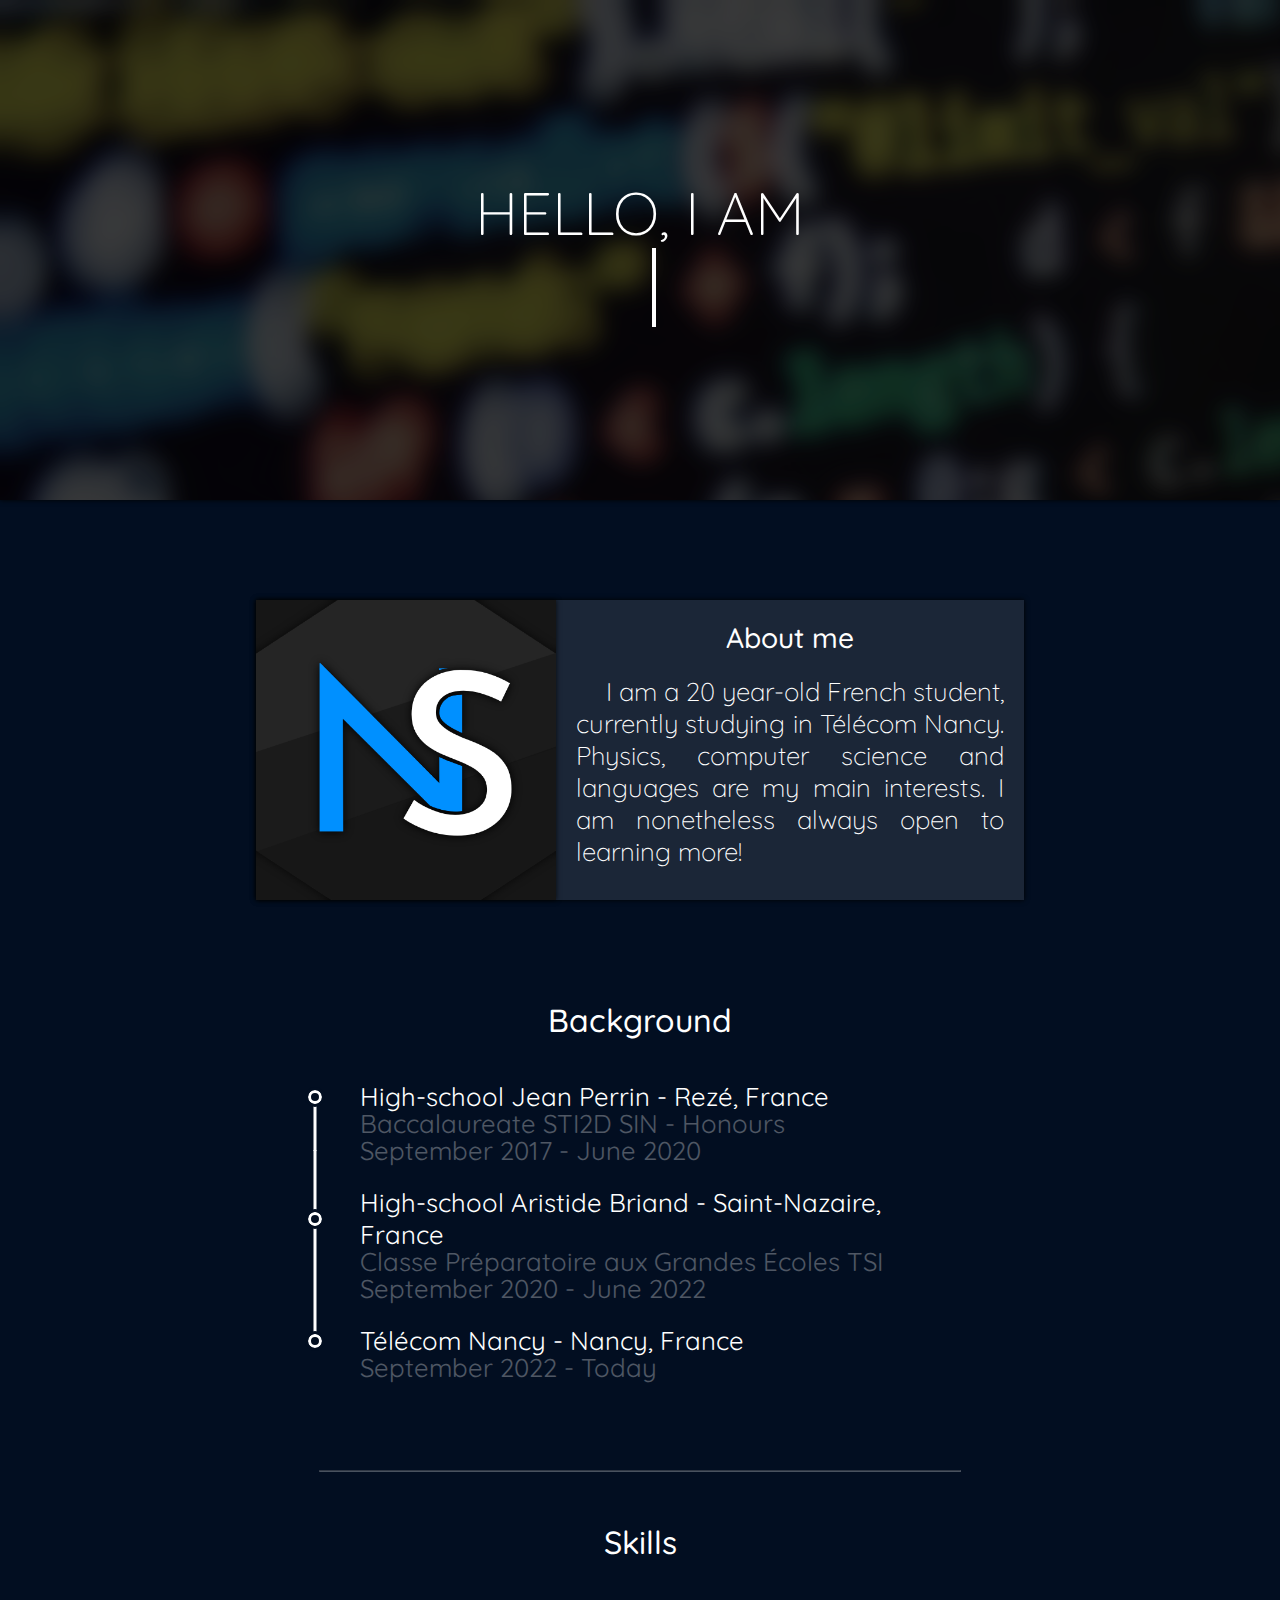
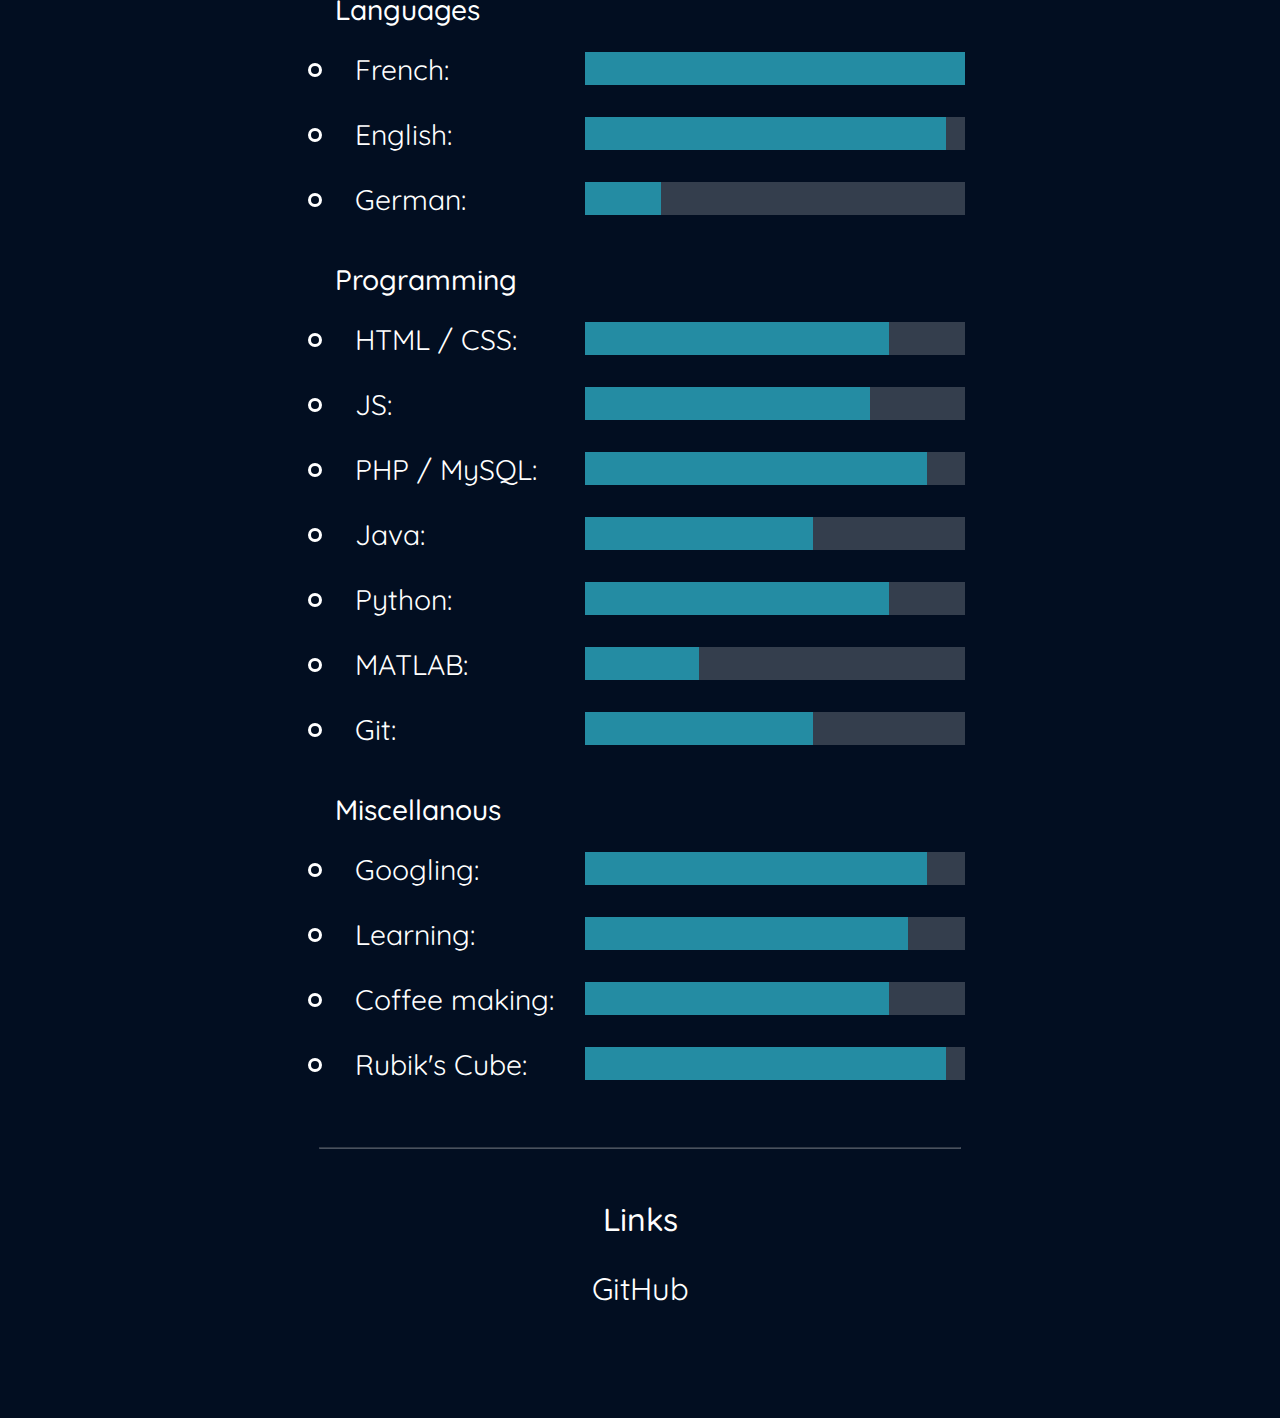
==== index.html @ 79bd68fd "Added an animation to the introduction" ====
<!DOCTYPE html>
<html>
	<head>
		<meta charset="utf-8">
		<link rel="stylesheet" href="style.css">
		<link rel="icon" href="img/logo.png">
		<title>Noa Senesi</title>
	</head>
	<body>
		<header>
			<!--<div class="background">
				<img src="img/background.png">
			</div>-->
			<div class="introduction">
				<span>Hello, I am</span>
				<span class="typing">&nbsp;</span>
			</div>
		</header>
		<div class="space"></div>
		<article class="about-me">
			<div class="image">
				<img src="img/logo.png" draggable="false">
			</div>
			<div class="container">
				<div class="title">About me</div>
				<div class="content">I am a 20 year-old French student, currently studying in Télécom Nancy. Physics, computer science and languages are my main interests. I am nonetheless always open to learning more!</div>
			</div>
		</article>
		<div class="space"></div>
		<article class="block background">
			<div class="title">Background</div>
			<div class="part">
				<div>High-school Jean Perrin - Rezé, France</div>
				<div>Baccalaureate STI2D SIN - Honours</div>
				<div>September 2017 - June 2020</div>
			</div>
			<div class="part">
				<div>High-school Aristide Briand - Saint-Nazaire, France</div>
				<div>Classe Préparatoire aux Grandes Écoles TSI</div>
				<div>September 2020 - June 2022</div>
			</div>
			<div class="part">
				<div>Télécom Nancy - Nancy, France</div>
				<div>September 2022 - Today</div>
				<div>&nbsp;</div>
			</div>
		</article>
		<hr>
		<article class="block skills">
			<div class="title">Skills</div>
			<div class="container">
				<div class="subtitle">Languages</div>
				<div class="part">
					<div class="skill">French:</div>
					<div class="bar" style="--width: 100%"></div>
				</div>
				<div class="part">
					<div class="skill">English:</div>
					<div class="bar" style="--width: 95%"></div>
				</div>
				<div class="part">
					<div class="skill">German:</div>
					<div class="bar" style="--width: 20%"></div>
				</div>
				<div class="subtitle">Programming</div>
				<div class="part">
					<div class="skill">HTML / CSS:</div>
					<div class="bar" style="--width: 80%"></div>
				</div>
				<div class="part">
					<div class="skill">JS:</div>
					<div class="bar" style="--width: 75%"></div>
				</div>
				<div class="part">
					<div class="skill">PHP / MySQL:</div>
					<div class="bar" style="--width: 90%"></div>
				</div>
				<div class="part">
					<div class="skill">Java:</div>
					<div class="bar" style="--width: 60%"></div>
				</div>
				<div class="part">
					<div class="skill">Python:</div>
					<div class="bar" style="--width: 80%"></div>
				</div>
				<div class="part">
					<div class="skill">MATLAB:</div>
					<div class="bar" style="--width: 30%"></div>
				</div>
				<div class="part">
					<div class="skill">Git:</div>
					<div class="bar" style="--width: 60%"></div>
				</div>
				<div class="subtitle">Miscellanous</div>
				<div class="part">
					<div class="skill">Googling:</div>
					<div class="bar" style="--width:90%"></div>
				</div>
				<div class="part">
					<div class="skill">Learning:</div>
					<div class="bar" style="--width:85%"></div>
				</div>
				<div class="part">
					<div class="skill">Coffee making:</div>
					<div class="bar" style="--width:80%"></div>
				</div>
				<div class="part">
					<div class="skill">Rubik's Cube:</div>
					<div class="bar" style="--width:95%"></div>
				</div>
			</div>
		</article>
		<hr>
		<article class="block links">
			<div class="title">Links</div>
			<div class="container">
				<div>
					<a href="https://github.com/NoaSenesi" target="_blank">GitHub</a>
				</div>
			</div>
		</article>
		<div class="space"></div>
		<script src="script.js"></script>
	</body>
</html>
---- style.css ----
:root {
	--bg: #020e21;
	--bar: #248ca3;
}

@font-face {
	font-family: Quicksand;
	src: url(fonts/Quicksand.ttf);
}

* {
	font-family: Quicksand, sans-serif;
	color: white;
	font-size: 110%;
}

*::selection {
	background: rgba(255, 255, 255, 0.2);
}

body {
	margin: 0;
	overflow-x: hidden;
	background: var(--bg);
}

header {
	display: block;
	width: 100%;
	height: 500px;
	position: relative;
	background: url(img/background.png);
	box-shadow: 0 0 5px black;
}

header .introduction {
	position: absolute;
	top: 50%;
	left: 50%;
	transform: translate(-50%, -50%);
}

header .introduction .typing::after {
	content: "";
	outline: 2px solid white;
	border-radius: 2px;
	position: relative;
	left: 5px;
	animation-name: blink;
	animation-duration: 1s;
	animation-iteration-count: infinite;
}

@keyframes blink {
	0% {
		opacity: 1;
	}

	45% {
		opacity: 1;
	}

	50% {
		opacity: 0;
	}

	95% {
		opacity: 0;
	}
}

header .introduction span {
	display: block;
	text-align: center;
	font-size: 60px;
	font-weight: lighter;
	text-transform: uppercase;
}

header .introduction span:last-child {
	font-weight: bold;
}

.space {
	height: 100px;
}

.about-me {
	margin: auto;
	width: 60%;
	height: 300px;
	background: rgba(255, 255, 255, 0.1);
	box-shadow: 0 0 5px black;
}

.about-me * {
	float: left;
}

.about-me .image {
	width: 300px;
	box-shadow: 0 0 5px rgba(0, 0, 0, 0.8);
}

.about-me .image img {
	width: 100%;
	user-select: none;
	-webkit-user-select: none;
	-moz-user-select: none;
	-ms-user-select: none;
	-o-user-select: none;
}

.about-me .container {
	padding: 20px;
	box-sizing: border-box;
	width: calc(100% - 300px);
}

.about-me .container * {
	float: inherit;
}

.about-me .container .title {
	text-align: center;
	width: 100%;
	margin-bottom: 20px;
	font-size: 120%;
	font-weight: 500;
}

.about-me .container .content {
	font-weight: lighter;
	text-align: justify;
}

.about-me .container .content:before {
	content: "";
	display: inline-block;
	width: 30px;
}

.block {
	margin: auto;
	width: 650px;
	text-align: center;
}

.title {
	font-size: 150%;
	font-weight: 500;
	margin-bottom: 30px;
}

.background .part {
	padding: 15px 0;
	position: relative;
	text-align: left;
	padding-left: 50px;
	left: 0;
	transition: 0.5s;
}

.background .part:hover {
	left: 5px;
}

.background .part::before {
	content: "";
	width: 3px;
	height: 100%;
	background: white;
	position: absolute;
	top: -26px;
	left: 0;
	transform: translate(-50%, 0);
	transition: 0.5s;
}

.background .part:hover::before, .background .part:hover::after {
	left: -5px;
}

.background div:nth-child(2)::before {
	height: 51%;
	top: calc(50% - 26px);
}

.background div:last-child::before {
	height: 51%;
}

.background .part::after {
	content: "";
	background: var(--bg);
	width: 8px;
	height: 8px;
	border: 3px solid white;
	border-radius: 100%;
	position: absolute;
	top: calc(50% - 26px);
	left: 0;
	transform: translate(-50%, -50%);
	outline: 3px solid var(--bg);
	transition: 0.5s;
}

.background .part div {
	margin: -5px ;
}

.background .part div:not(:first-child) {
	opacity: 30%;
}

hr {
	width: 50%;
	opacity: 30%;
	margin: 50px auto;
}

.skills .container {
	position: relative;
	text-align: left;
}

.skills .container .subtitle {
	font-weight: 500;
	font-size: 120%;
	margin: 30px 0 10px 20px;
}

.skills .container .part {
	padding: 15px 0;
	padding-left: 40px;
	position: relative;
	left: 0;
	transition: 0.5s;
}

.skills .container .part .skill {
	position: relative;
	left: 0;
	transition: 0.5s;
}

.skills .container .part:hover .skill {
	left: 5px;
}

.skills .container .part::before {
	content: "";
	width: 8px;
	height: 8px;
	border: 3px solid white;
	border-radius: 100%;
	position: absolute;
	top: calc(50%);
	left: 0;
	transform: translate(-50%, -50%);
}

.skills .container .part * {
	display: inline-block;
}

.skills .container .part .bar {
	position: absolute;
	right: 0;
	width: calc(100% - 270px);
	height: 50%;
	background: rgba(255, 255, 255, 0.2);
}

.skills .container .part .bar::after {
	content: "";
	background: var(--bar);
	width: var(--width);
	height: 100%;
	position: absolute;
}

.links .container div {
	display: block;
	margin: 10px 0;
	font-size: 120%;
	transition: 0.5s;
}

.links .container div a {
	text-decoration: none;
	position: relative;
}

.links .container div a::after {
	content: "";
	background: white;
	width: 0%;
	transition: 0.3s;
	height: 2px;
	position: absolute;
	bottom: 0;
	left: 0;
}

.links .container div a:hover::after {
	width: 100%;
}
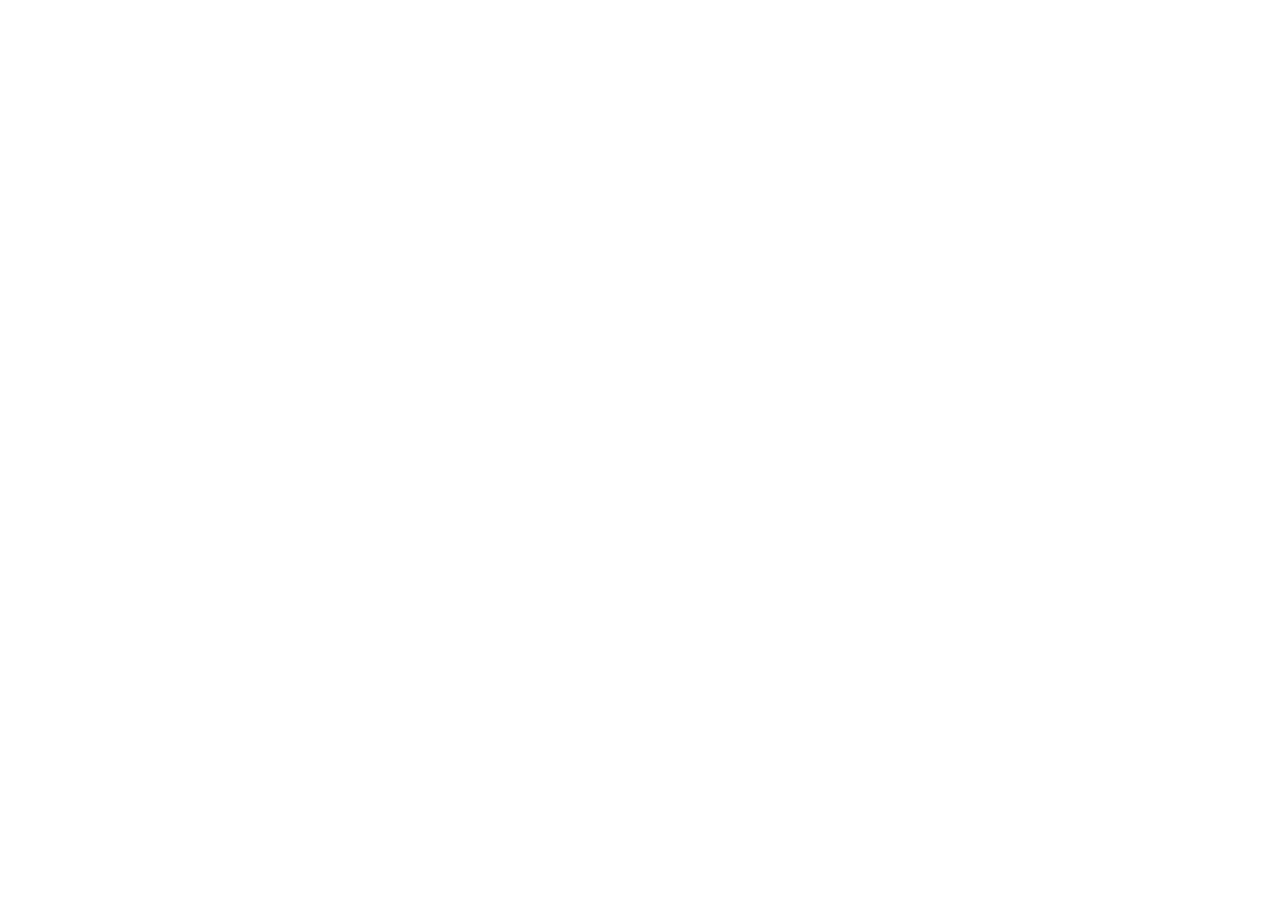
==== commit 7e14c53b: "Full restart" ====
--- a/index.html
+++ b/index.html
@@ -1,125 +1,11 @@
-<!DOCTYPE html>
-<html>
-	<head>
-		<meta charset="utf-8">
-		<link rel="stylesheet" href="style.css">
-		<link rel="icon" href="img/logo.png">
-		<title>Noa Senesi</title>
-	</head>
-	<body>
-		<header>
-			<!--<div class="background">
-				<img src="img/background.png">
-			</div>-->
-			<div class="introduction">
-				<span>Hello, I am</span>
-				<span class="typing">&nbsp;</span>
-			</div>
-		</header>
-		<div class="space"></div>
-		<article class="about-me">
-			<div class="image">
-				<img src="img/logo.png" draggable="false">
-			</div>
-			<div class="container">
-				<div class="title">About me</div>
-				<div class="content">I am a 20 year-old French student, currently studying in Télécom Nancy. Physics, computer science and languages are my main interests. I am nonetheless always open to learning more!</div>
-			</div>
-		</article>
-		<div class="space"></div>
-		<article class="block background">
-			<div class="title">Background</div>
-			<div class="part">
-				<div>High-school Jean Perrin - Rezé, France</div>
-				<div>Baccalaureate STI2D SIN - Honours</div>
-				<div>September 2017 - June 2020</div>
-			</div>
-			<div class="part">
-				<div>High-school Aristide Briand - Saint-Nazaire, France</div>
-				<div>Classe Préparatoire aux Grandes Écoles TSI</div>
-				<div>September 2020 - June 2022</div>
-			</div>
-			<div class="part">
-				<div>Télécom Nancy - Nancy, France</div>
-				<div>September 2022 - Today</div>
-				<div>&nbsp;</div>
-			</div>
-		</article>
-		<hr>
-		<article class="block skills">
-			<div class="title">Skills</div>
-			<div class="container">
-				<div class="subtitle">Languages</div>
-				<div class="part">
-					<div class="skill">French:</div>
-					<div class="bar" style="--width: 100%"></div>
-				</div>
-				<div class="part">
-					<div class="skill">English:</div>
-					<div class="bar" style="--width: 95%"></div>
-				</div>
-				<div class="part">
-					<div class="skill">German:</div>
-					<div class="bar" style="--width: 20%"></div>
-				</div>
-				<div class="subtitle">Programming</div>
-				<div class="part">
-					<div class="skill">HTML / CSS:</div>
-					<div class="bar" style="--width: 80%"></div>
-				</div>
-				<div class="part">
-					<div class="skill">JS:</div>
-					<div class="bar" style="--width: 75%"></div>
-				</div>
-				<div class="part">
-					<div class="skill">PHP / MySQL:</div>
-					<div class="bar" style="--width: 90%"></div>
-				</div>
-				<div class="part">
-					<div class="skill">Java:</div>
-					<div class="bar" style="--width: 60%"></div>
-				</div>
-				<div class="part">
-					<div class="skill">Python:</div>
-					<div class="bar" style="--width: 80%"></div>
-				</div>
-				<div class="part">
-					<div class="skill">MATLAB:</div>
-					<div class="bar" style="--width: 30%"></div>
-				</div>
-				<div class="part">
-					<div class="skill">Git:</div>
-					<div class="bar" style="--width: 60%"></div>
-				</div>
-				<div class="subtitle">Miscellanous</div>
-				<div class="part">
-					<div class="skill">Googling:</div>
-					<div class="bar" style="--width:90%"></div>
-				</div>
-				<div class="part">
-					<div class="skill">Learning:</div>
-					<div class="bar" style="--width:85%"></div>
-				</div>
-				<div class="part">
-					<div class="skill">Coffee making:</div>
-					<div class="bar" style="--width:80%"></div>
-				</div>
-				<div class="part">
-					<div class="skill">Rubik's Cube:</div>
-					<div class="bar" style="--width:95%"></div>
-				</div>
-			</div>
-		</article>
-		<hr>
-		<article class="block links">
-			<div class="title">Links</div>
-			<div class="container">
-				<div>
-					<a href="https://github.com/NoaSenesi" target="_blank">GitHub</a>
-				</div>
-			</div>
-		</article>
-		<div class="space"></div>
-		<script src="script.js"></script>
-	</body>
+<!DOCTYPE html>
+<html>
+    <head>
+        <meta charset="utf-8">
+        <meta name="viewport" content="width=device-width, initial-scale=1.0">
+        <title>Noa Senesi</title>
+    </head>
+    <body>
+        
+    </body>
 </html>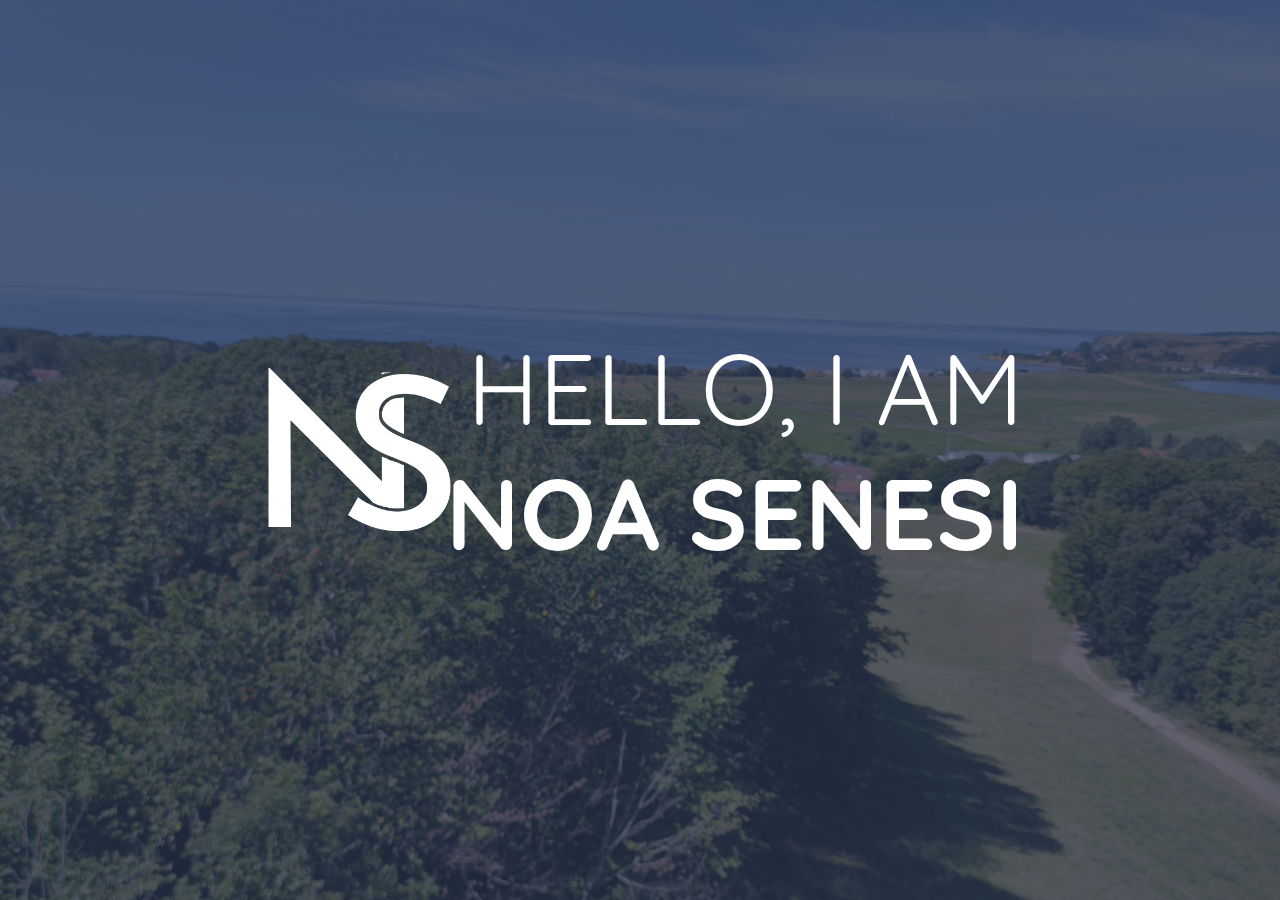
==== commit eaa24592: "Started header" ====
--- a/index.html
+++ b/index.html
@@ -2,10 +2,19 @@
 <html>
     <head>
         <meta charset="utf-8">
-        <meta name="viewport" content="width=device-width, initial-scale=1.0">
+        <meta name="viewport" content="width=device-width,initial-scale=1">
+        <link rel="stylesheet" href="css/style.css">
+        <link rel="stylesheet" href="css/responsive.css">
+        <link rel="icon" href="img/logo.png">
         <title>Noa Senesi</title>
     </head>
     <body>
-        
+        <header>
+            <div class="introduction">
+                <span>Hello, I am</span>
+                <span>Noa Senesi</span>
+            </div>
+            <div class="brand"></div>
+        </header>
     </body>
 </html>--- a/css/style.css
+++ b/css/style.css
@@ -0,0 +1,56 @@
+@font-face {
+    font-family: Quicksand;
+    src: url(../fonts/Quicksand.ttf);
+}
+
+* {
+    font-family: Quicksand;
+    color: white;
+}
+
+:root {
+    --bg: rgb(43, 55, 82);
+}
+
+body {
+    background: var(--bg);
+    margin: 0;
+}
+
+header {
+    background: url(../img/header.png) right;
+    background-size: cover;
+    width: 100%;
+    height: 100vb;
+    position: relative;
+}
+
+header .introduction {
+    font-size: 100px;
+    position: absolute;
+    top: 50%;
+    translate: 0 -50%;
+    width: 80%;
+}
+
+header .introduction span {
+    display: block;
+    width: 100%;
+    text-align: right;
+    text-transform: uppercase;
+}
+
+header .introduction span:last-child {
+    font-weight: bold;
+}
+
+header .brand {
+    background: url(../img/brand.png);
+    background-size: cover;
+    width: 200px;
+    aspect-ratio: 1;
+    position: absolute;
+    top: 50%;
+    left: 20%;
+    translate: 0 -50%;
+}--- a/css/responsive.css
+++ b/css/responsive.css
@@ -0,0 +1,3 @@
+@media (max-width: 768px) {
+    
+}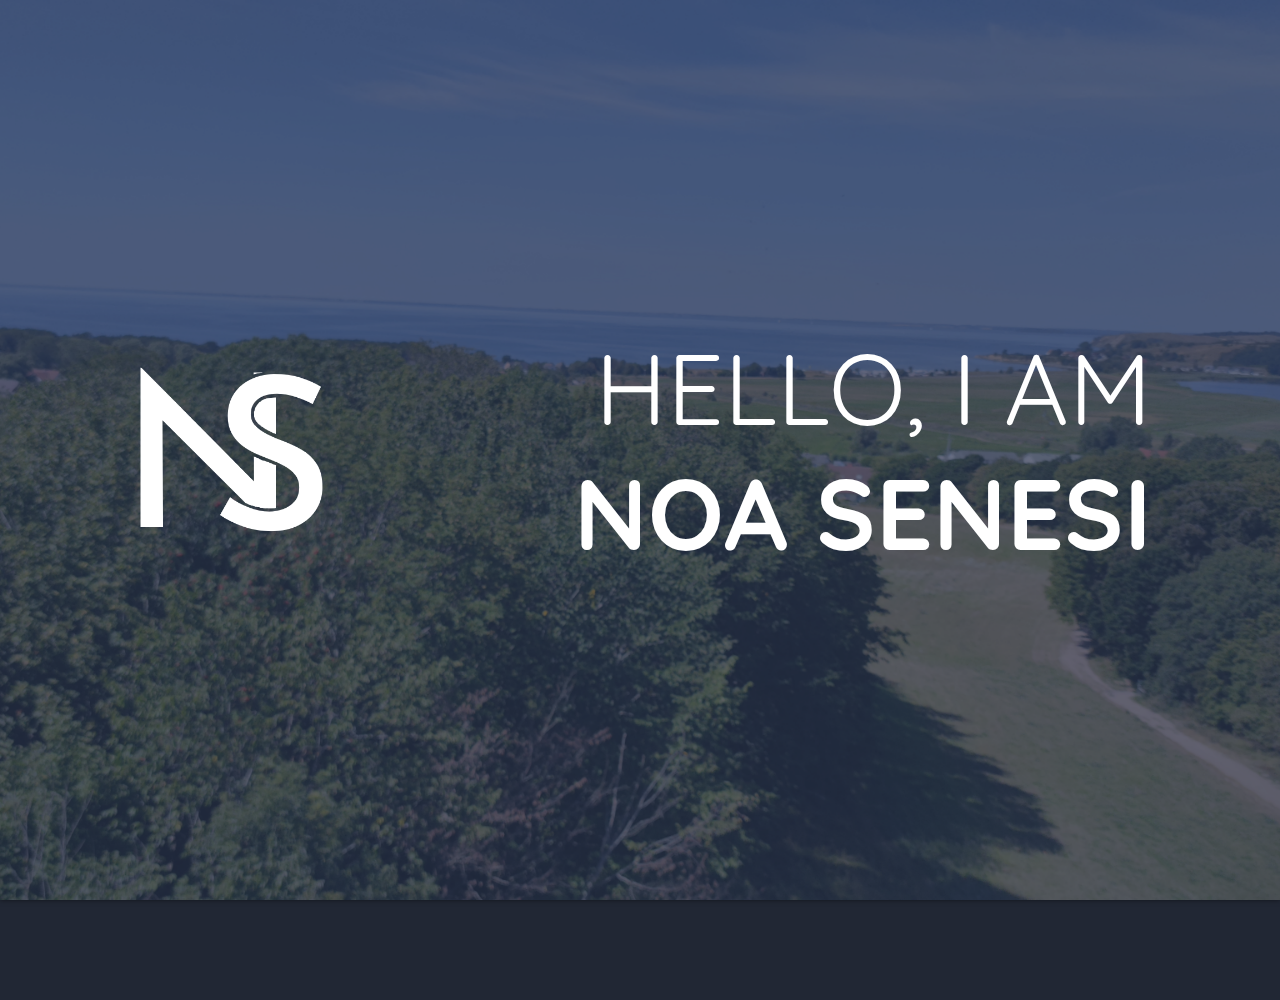
==== commit 35a8088d: "Created SVG loading header background" ====
--- a/index.html
+++ b/index.html
@@ -16,5 +16,6 @@
             </div>
             <div class="brand"></div>
         </header>
+        <div class="spacing"></div>
     </body>
 </html>--- a/css/style.css
+++ b/css/style.css
@@ -9,7 +9,7 @@
 }
 
 :root {
-    --bg: rgb(43, 55, 82);
+    --bg: rgb(33, 39, 52);
 }
 
 body {
@@ -18,11 +18,12 @@
 }
 
 header {
-    background: url(../img/header.png) right;
+    background: url(../img/header.png) right, url(../img/header-load.svg) right;
     background-size: cover;
     width: 100%;
     height: 100vb;
     position: relative;
+    box-shadow: 0 0 5px rgba(0, 0, 0, 0.5);
 }
 
 header .introduction {
@@ -53,4 +54,8 @@
     top: 50%;
     left: 20%;
     translate: 0 -50%;
+}
+
+.spacing {
+    height: 100px;
 }--- a/css/responsive.css
+++ b/css/responsive.css
@@ -1,3 +1,33 @@
-@media (max-width: 768px) {
-    
+@media (max-width: 1320px) {
+    header .introduction {
+        width: 90%;
+    }
+
+    header .brand {
+        left: 10%;
+    }
+}
+
+@media (max-width: 1020px) {
+    header .introduction {
+        font-size: 80px;
+    }
+
+    header .brand {
+        width: 160px;
+    }
+}
+
+@media (max-width: 840px) {
+    header .introduction {
+        width: 100%;
+    }
+
+    header .introduction span {
+        text-align: center;
+    }
+
+    header .brand {
+        display: none;
+    }
 }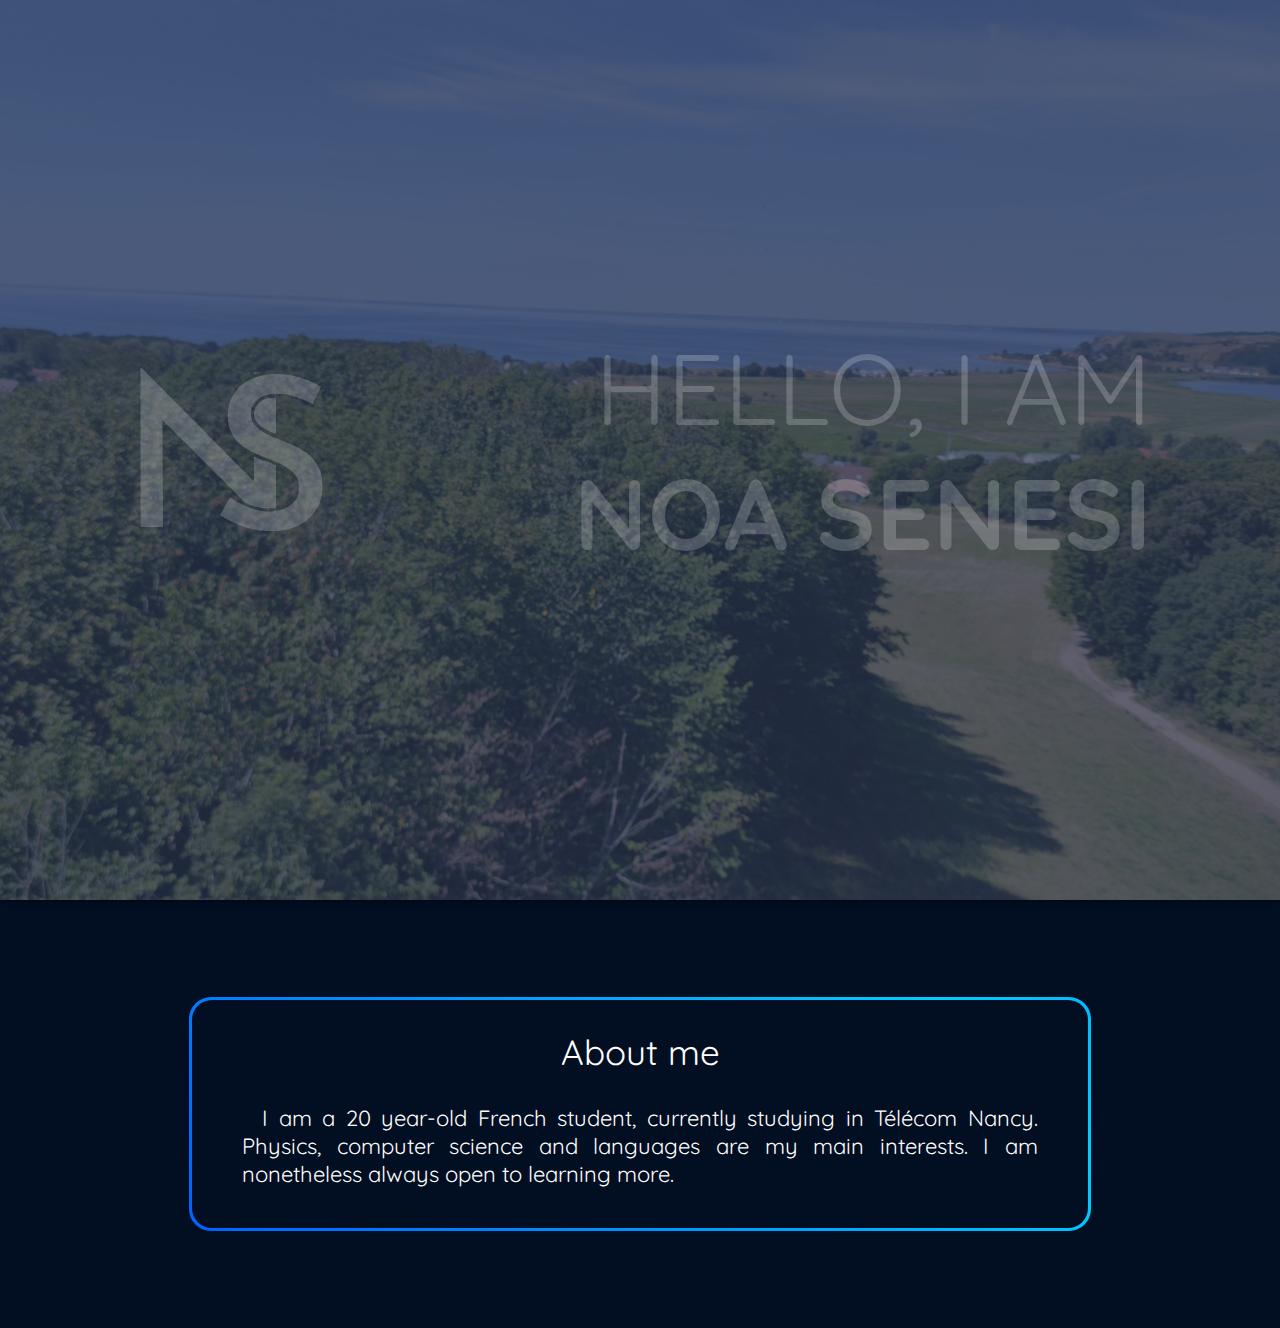
==== commit cada376b: "Added first block" ====
--- a/index.html
+++ b/index.html
@@ -4,6 +4,7 @@
         <meta charset="utf-8">
         <meta name="viewport" content="width=device-width,initial-scale=1">
         <link rel="stylesheet" href="css/style.css">
+        <link rel="stylesheet" href="css/header.css">
         <link rel="stylesheet" href="css/responsive.css">
         <link rel="icon" href="img/logo.png">
         <title>Noa Senesi</title>
@@ -17,5 +18,10 @@
             <div class="brand"></div>
         </header>
         <div class="spacing"></div>
+        <article class="about-me">
+            <div class="title">About me</div>
+            <div class="content paragraph">I am a 20 year-old French student, currently studying in Télécom Nancy. Physics, computer science and languages are my main interests. I am nonetheless always open to learning more.</div>
+        </article>
+        <div class="spacing"></div>
     </body>
 </html>--- a/css/style.css
+++ b/css/style.css
@@ -1,15 +1,19 @@
+:root {
+    --bg: #020e21;
+}
+
 @font-face {
     font-family: Quicksand;
     src: url(../fonts/Quicksand.ttf);
 }
 
 * {
-    font-family: Quicksand;
+    font-family: Quicksand, sans-serif;
     color: white;
 }
 
-:root {
-    --bg: rgb(33, 39, 52);
+*::selection {
+	background: rgba(255, 255, 255, 0.2);
 }
 
 body {
@@ -17,45 +21,61 @@
     margin: 0;
 }
 
-header {
-    background: url(../img/header.png) right, url(../img/header-load.svg) right;
-    background-size: cover;
-    width: 100%;
-    height: 100vb;
-    position: relative;
-    box-shadow: 0 0 5px rgba(0, 0, 0, 0.5);
+.spacing {
+    height: 100px;
 }
 
-header .introduction {
-    font-size: 100px;
-    position: absolute;
-    top: 50%;
-    translate: 0 -50%;
-    width: 80%;
+article {
+    width: 70%;
+    max-width: 1000px;
+    margin: 0 auto;
+    border-radius: 20px;
+    position: relative;
+    background: var(--bg);
 }
 
-header .introduction span {
-    display: block;
-    width: 100%;
-    text-align: right;
-    text-transform: uppercase;
+article::before {
+    content: "";
+    position: absolute;
+    top: -3px;
+    left: -3px;
+    width: calc(100% + 6px);
+    height: calc(100% + 6px);
+    background: linear-gradient(45deg, #0062ff, #00ccff, #0062ff, #00ccff);
+    background-size: 300%;
+    z-index: -1;
+    border-radius: 22px;
+    animation: article-before 5s linear infinite;
 }
 
-header .introduction span:last-child {
-    font-weight: bold;
+@keyframes article-before {
+    0% {
+        background-position: 0 0;
+    }
+    
+    100% {
+        background-position: 100% 0;
+    }
 }
 
-header .brand {
-    background: url(../img/brand.png);
-    background-size: cover;
-    width: 200px;
-    aspect-ratio: 1;
-    position: absolute;
-    top: 50%;
-    left: 20%;
-    translate: 0 -50%;
+article .title {
+    text-align: center;
+    font-weight: 400;
+    font-size: 35px;
+    padding: 30px 0;
 }
 
-.spacing {
-    height: 100px;
+article .content {
+    position: relative;
+    left: 50px;
+    width: calc(100% - 100px);
+    padding-bottom: 40px;
+    font-size: 22px;
+    text-align: justify;
+}
+
+article .content.paragraph::before {
+    content: "";
+    display: inline-block;
+    width: 20px;
 }--- a/css/header.css
+++ b/css/header.css
@@ -0,0 +1,75 @@
+header {
+    background: url(../img/header.png) right, url(../img/header-load.svg) right;
+    background-size: cover;
+    width: 100%;
+    height: 100vb;
+    position: relative;
+    box-shadow: 0 0 5px rgba(0, 0, 0, 0.8);
+}
+
+header .introduction {
+    font-size: 100px;
+    position: absolute;
+    top: 50%;
+    translate: 0 -50%;
+    width: 80%;
+}
+
+header .introduction span {
+    display: block;
+    width: 100%;
+    text-align: right;
+    text-transform: uppercase;
+}
+
+header .introduction span:last-child {
+    font-weight: bold;
+}
+
+header .introduction span {
+	display: block;
+	color: transparent;
+	background: linear-gradient(-45deg, rgba(255, 255, 255, 0.2) 50%, white 55%);
+	background-size: 250% auto;
+	background-position: 100% center;
+	background-clip: text;
+	-webkit-background-clip: text;
+	-moz-background-clip: text;
+	-ms-background-clip: text;
+	-o-background-clip: text;
+	animation: swipe 1s forwards 1s;
+}
+
+header .introduction span:last-child {
+	font-weight: bold;
+	animation-delay: 1.1s;
+}
+
+@keyframes swipe {
+	from {
+		background-position: 100% center;
+	}
+
+	to {
+		background-position: 0% center;
+	}
+}
+
+header .brand {
+    background: url(../img/brand.png);
+    background-size: cover;
+    width: 200px;
+    aspect-ratio: 1;
+    position: absolute;
+    top: 50%;
+    left: 20%;
+    translate: 0 -50%;
+    opacity: 0.2;
+    animation: brand 0.5s forwards 1.3s;
+}
+
+@keyframes brand {
+    to {
+        opacity: 1;
+    }
+}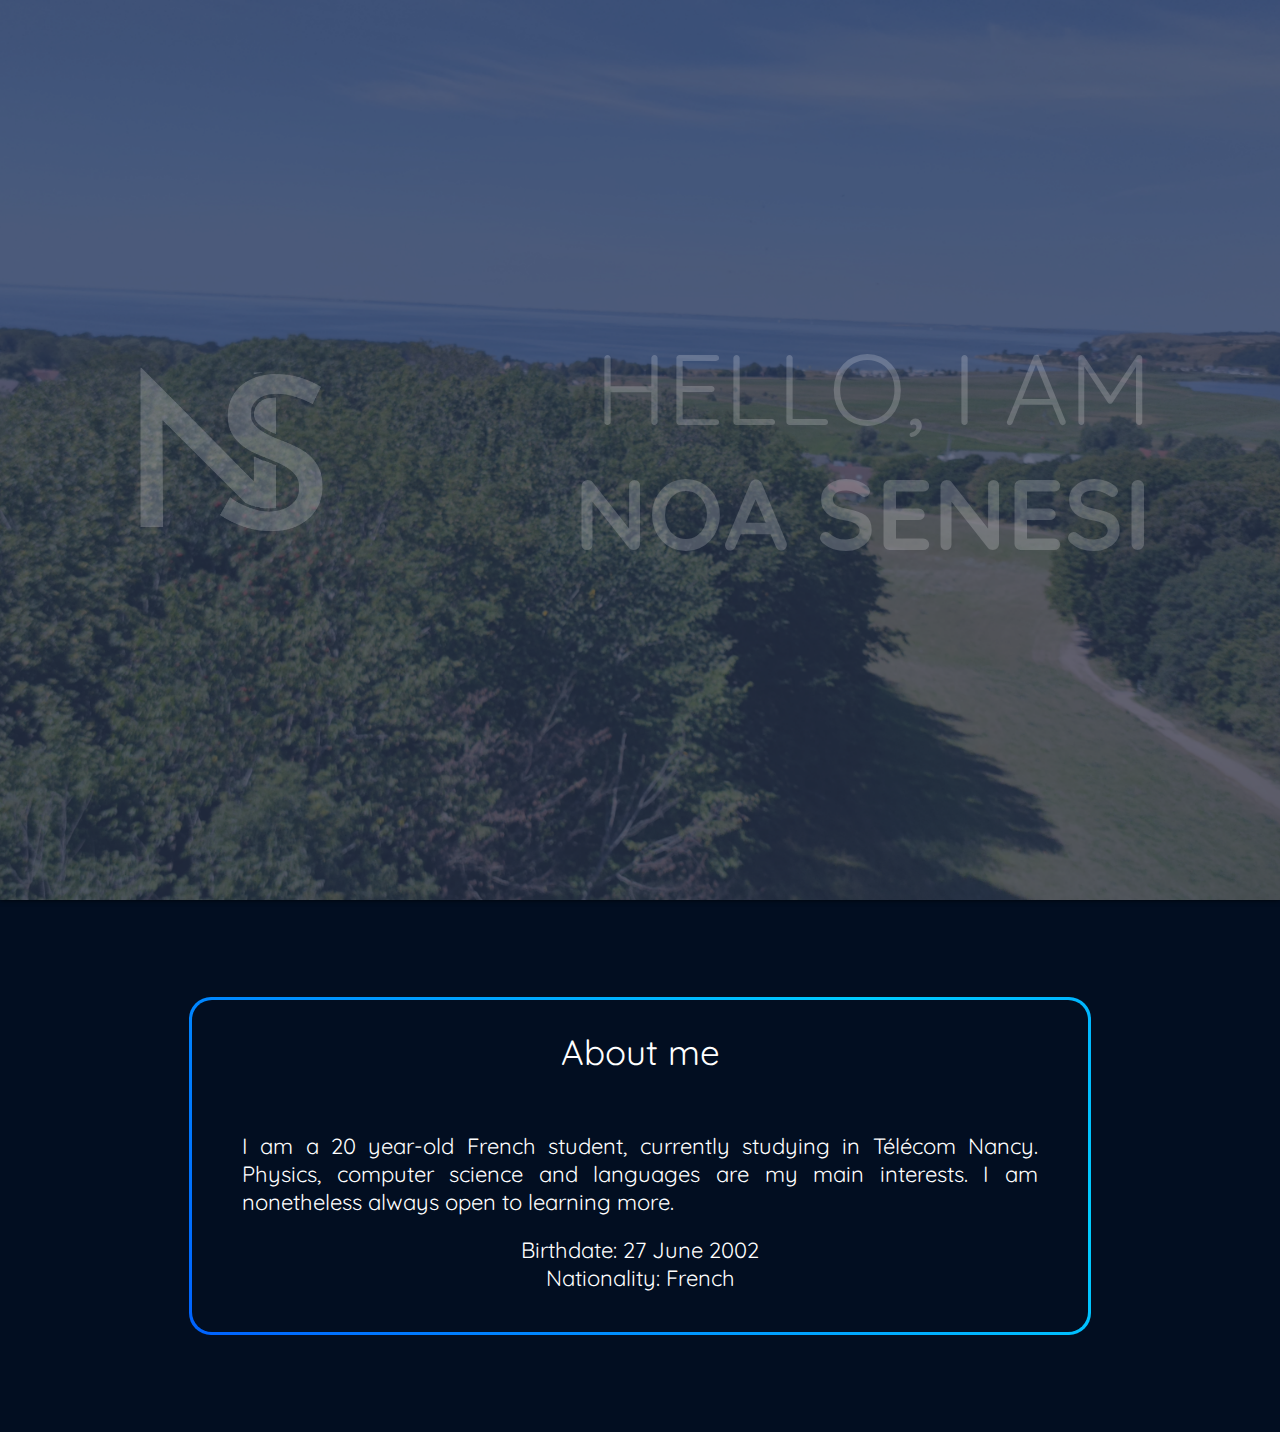
==== commit 0e69bc8f: "Updated "About me"" ====
--- a/index.html
+++ b/index.html
@@ -1,27 +1,34 @@
 <!DOCTYPE html>
 <html>
-    <head>
-        <meta charset="utf-8">
-        <meta name="viewport" content="width=device-width,initial-scale=1">
-        <link rel="stylesheet" href="css/style.css">
-        <link rel="stylesheet" href="css/header.css">
-        <link rel="stylesheet" href="css/responsive.css">
-        <link rel="icon" href="img/logo.png">
-        <title>Noa Senesi</title>
-    </head>
-    <body>
-        <header>
-            <div class="introduction">
-                <span>Hello, I am</span>
-                <span>Noa Senesi</span>
-            </div>
-            <div class="brand"></div>
-        </header>
-        <div class="spacing"></div>
-        <article class="about-me">
-            <div class="title">About me</div>
-            <div class="content paragraph">I am a 20 year-old French student, currently studying in Télécom Nancy. Physics, computer science and languages are my main interests. I am nonetheless always open to learning more.</div>
-        </article>
-        <div class="spacing"></div>
-    </body>
+	<head>
+		<meta charset="utf-8">
+		<meta name="viewport" content="width=device-width,initial-scale=1">
+		<link rel="stylesheet" href="css/style.css">
+		<link rel="stylesheet" href="css/header.css">
+		<link rel="stylesheet" href="css/responsive.css">
+		<link rel="icon" href="img/logo.png">
+		<title>Noa Senesi</title>
+	</head>
+	<body>
+		<header>
+			<div class="introduction">
+				<span>Hello, I am</span>
+				<span>Noa Senesi</span>
+			</div>
+			<div class="brand"></div>
+		</header>
+		<div class="spacing"></div>
+		<article class="about-me">
+			<div class="title">About me</div>
+			<div class="content paragraph">
+				<div>I am a 20 year-old French student, currently studying in Télécom Nancy. Physics, computer science and languages are my main interests. I am nonetheless always open to learning more.</div>
+				<div class="more">
+					<!-- TODO: PHP add special effect when birthday (class birthday) -->
+					<div>Birthdate: 27 June 2002</div>
+					<div>Nationality: French</div>
+				</div>
+			</div>
+		</article>
+		<div class="spacing"></div>
+	</body>
 </html>--- a/css/style.css
+++ b/css/style.css
@@ -1,15 +1,15 @@
 :root {
-    --bg: #020e21;
+	--bg: #020e21;
 }
 
 @font-face {
-    font-family: Quicksand;
-    src: url(../fonts/Quicksand.ttf);
+	font-family: Quicksand;
+	src: url(../fonts/Quicksand.ttf);
 }
 
 * {
-    font-family: Quicksand, sans-serif;
-    color: white;
+	font-family: Quicksand, sans-serif;
+	color: white;
 }
 
 *::selection {
@@ -17,65 +17,82 @@
 }
 
 body {
-    background: var(--bg);
-    margin: 0;
+	background: var(--bg);
+	margin: 0;
 }
 
 .spacing {
-    height: 100px;
+	height: 100px;
 }
 
 article {
-    width: 70%;
-    max-width: 1000px;
-    margin: 0 auto;
-    border-radius: 20px;
-    position: relative;
-    background: var(--bg);
+	width: 70%;
+	max-width: 1000px;
+	margin: 0 auto;
+	border-radius: 20px;
+	position: relative;
+	background: var(--bg);
 }
 
 article::before {
-    content: "";
-    position: absolute;
-    top: -3px;
-    left: -3px;
-    width: calc(100% + 6px);
-    height: calc(100% + 6px);
-    background: linear-gradient(45deg, #0062ff, #00ccff, #0062ff, #00ccff);
-    background-size: 300%;
-    z-index: -1;
-    border-radius: 22px;
-    animation: article-before 5s linear infinite;
+	content: "";
+	position: absolute;
+	top: -3px;
+	left: -3px;
+	width: calc(100% + 6px);
+	height: calc(100% + 6px);
+	background: linear-gradient(45deg, #0062ff, #00ccff, #0062ff, #00ccff);
+	background-size: 300%;
+	z-index: -1;
+	border-radius: 22px;
+	animation: glow 5s linear infinite;
 }
 
-@keyframes article-before {
-    0% {
-        background-position: 0 0;
-    }
-    
-    100% {
-        background-position: 100% 0;
-    }
+@keyframes glow {
+	0% {
+		background-position: 0 0;
+	}
+	
+	100% {
+		background-position: 100% 0;
+	}
 }
 
 article .title {
-    text-align: center;
-    font-weight: 400;
-    font-size: 35px;
-    padding: 30px 0;
+	text-align: center;
+	font-weight: 400;
+	font-size: 35px;
+	padding: 30px 0;
 }
 
 article .content {
-    position: relative;
-    left: 50px;
-    width: calc(100% - 100px);
-    padding-bottom: 40px;
-    font-size: 22px;
-    text-align: justify;
+	position: relative;
+	left: 50px;
+	width: calc(100% - 100px);
+	padding-bottom: 40px;
+	font-size: 22px;
+	text-align: justify;
 }
 
 article .content.paragraph::before {
-    content: "";
-    display: inline-block;
-    width: 20px;
+	content: "";
+	display: inline-block;
+	width: 20px;
+}
+
+article .content .more {
+	padding-top: 20px;
+	text-align: center;
+}
+
+article .content .birthday {
+	color: transparent;
+	background: linear-gradient(-45deg, #ffae00, #ffe600, #ffae00, #ffe600);
+	background-size: 300%;
+	background-clip: text;
+	-webkit-background-clip: text;
+	-moz-background-clip: text;
+	-ms-background-clip: text;
+	-o-background-clip: text;
+	animation: glow 2s linear infinite;
 }--- a/css/header.css
+++ b/css/header.css
@@ -1,29 +1,29 @@
 header {
-    background: url(../img/header.png) right, url(../img/header-load.svg) right;
-    background-size: cover;
-    width: 100%;
-    height: 100vb;
-    position: relative;
-    box-shadow: 0 0 5px rgba(0, 0, 0, 0.8);
+	background: url(../img/header.png) right, url(../img/header-load.svg) right;
+	background-size: cover;
+	width: 100%;
+	height: 100vb;
+	position: relative;
+	box-shadow: 0 0 5px rgba(0, 0, 0, 0.8);
 }
 
 header .introduction {
-    font-size: 100px;
-    position: absolute;
-    top: 50%;
-    translate: 0 -50%;
-    width: 80%;
+	font-size: 100px;
+	position: absolute;
+	top: 50%;
+	translate: 0 -50%;
+	width: 80%;
 }
 
 header .introduction span {
-    display: block;
-    width: 100%;
-    text-align: right;
-    text-transform: uppercase;
+	display: block;
+	width: 100%;
+	text-align: right;
+	text-transform: uppercase;
 }
 
 header .introduction span:last-child {
-    font-weight: bold;
+	font-weight: bold;
 }
 
 header .introduction span {
@@ -56,20 +56,20 @@
 }
 
 header .brand {
-    background: url(../img/brand.png);
-    background-size: cover;
-    width: 200px;
-    aspect-ratio: 1;
-    position: absolute;
-    top: 50%;
-    left: 20%;
-    translate: 0 -50%;
-    opacity: 0.2;
-    animation: brand 0.5s forwards 1.3s;
+	background: url(../img/brand.png);
+	background-size: cover;
+	width: 200px;
+	aspect-ratio: 1;
+	position: absolute;
+	top: 50%;
+	left: 20%;
+	translate: 0 -50%;
+	opacity: 0.2;
+	animation: brand 0.5s forwards 1.3s;
 }
 
 @keyframes brand {
-    to {
-        opacity: 1;
-    }
+	to {
+		opacity: 1;
+	}
 }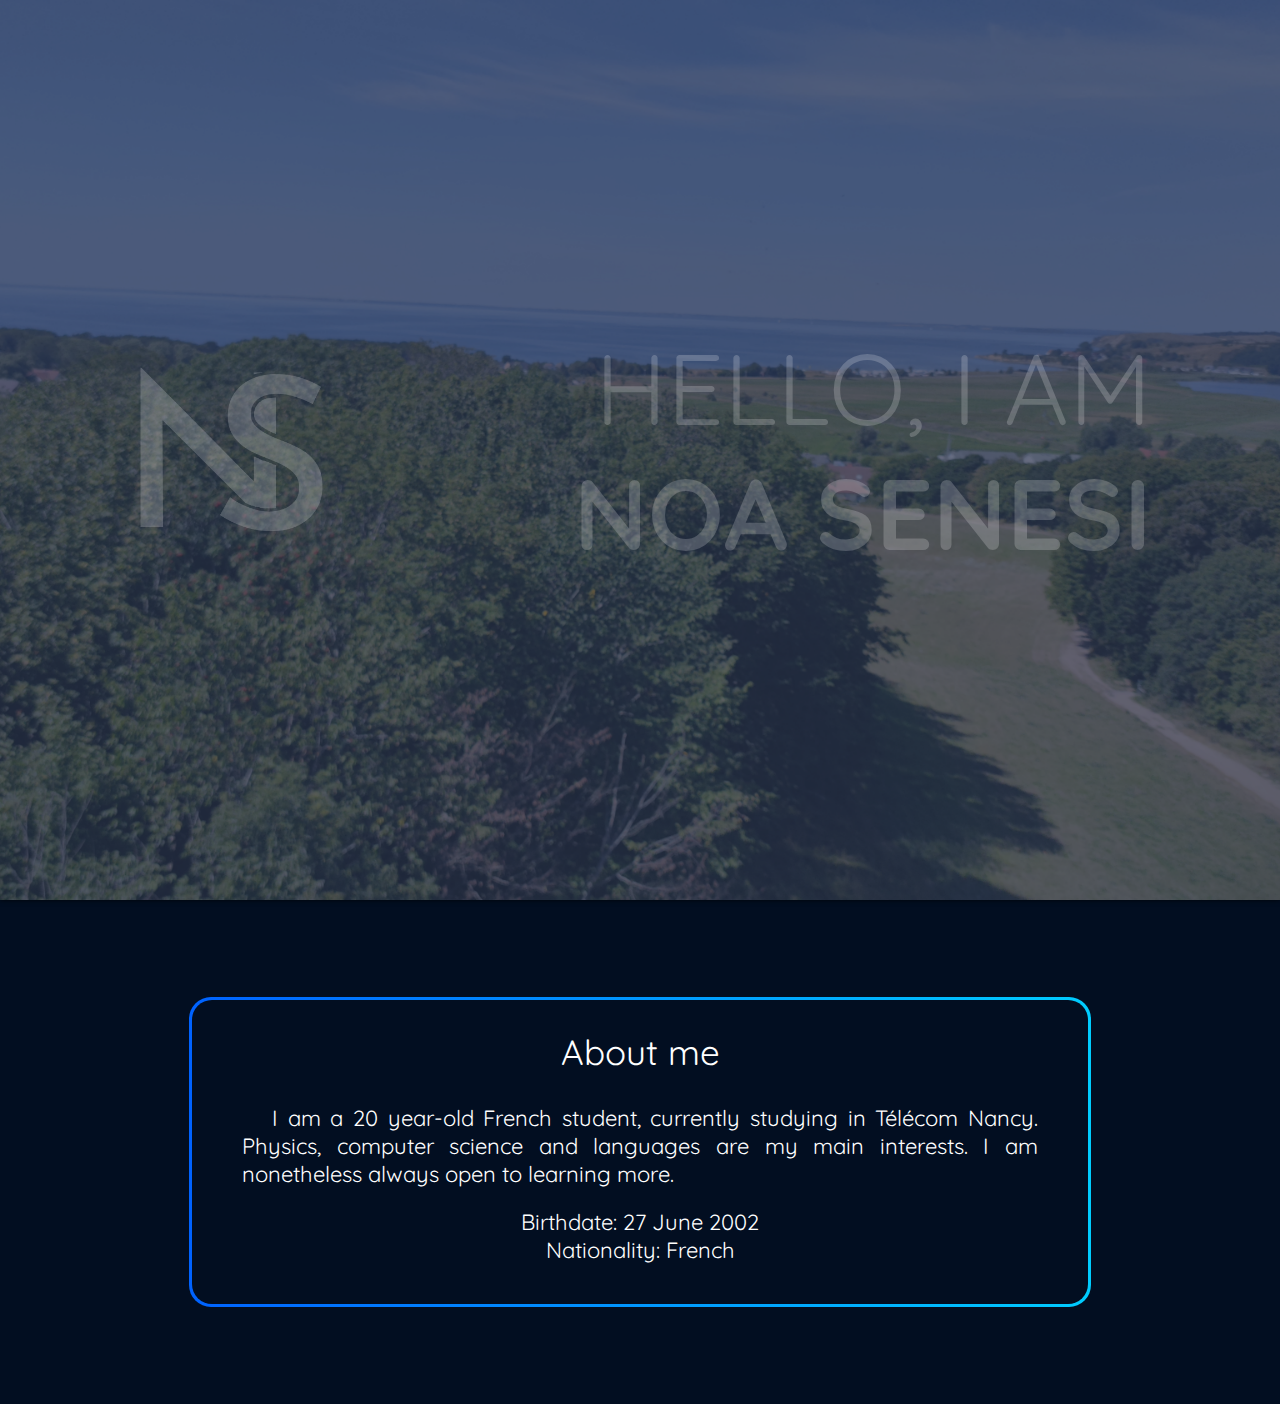
==== commit fd0ace21: "Fixed paragraph format" ====
--- a/index.html
+++ b/index.html
@@ -20,8 +20,8 @@
 		<div class="spacing"></div>
 		<article class="about-me">
 			<div class="title">About me</div>
-			<div class="content paragraph">
-				<div>I am a 20 year-old French student, currently studying in Télécom Nancy. Physics, computer science and languages are my main interests. I am nonetheless always open to learning more.</div>
+			<div class="content">
+				<div class="paragraph">I am a 20 year-old French student, currently studying in Télécom Nancy. Physics, computer science and languages are my main interests. I am nonetheless always open to learning more.</div>
 				<div class="more">
 					<!-- TODO: PHP add special effect when birthday (class birthday) -->
 					<div>Birthdate: 27 June 2002</div>
--- a/css/style.css
+++ b/css/style.css
@@ -41,7 +41,7 @@
 	left: -3px;
 	width: calc(100% + 6px);
 	height: calc(100% + 6px);
-	background: linear-gradient(45deg, #0062ff, #00ccff, #0062ff, #00ccff);
+	background: linear-gradient(to right, #0062ff, #00ccff, #0062ff, #00ccff);
 	background-size: 300%;
 	z-index: -1;
 	border-radius: 22px;
@@ -74,10 +74,10 @@
 	text-align: justify;
 }
 
-article .content.paragraph::before {
+article .content .paragraph::before {
 	content: "";
 	display: inline-block;
-	width: 20px;
+	width: 30px;
 }
 
 article .content .more {
@@ -87,7 +87,7 @@
 
 article .content .birthday {
 	color: transparent;
-	background: linear-gradient(-45deg, #ffae00, #ffe600, #ffae00, #ffe600);
+	background: linear-gradient(to right, #ffae00, #ffe600, #ffae00, #ffe600);
 	background-size: 300%;
 	background-clip: text;
 	-webkit-background-clip: text;
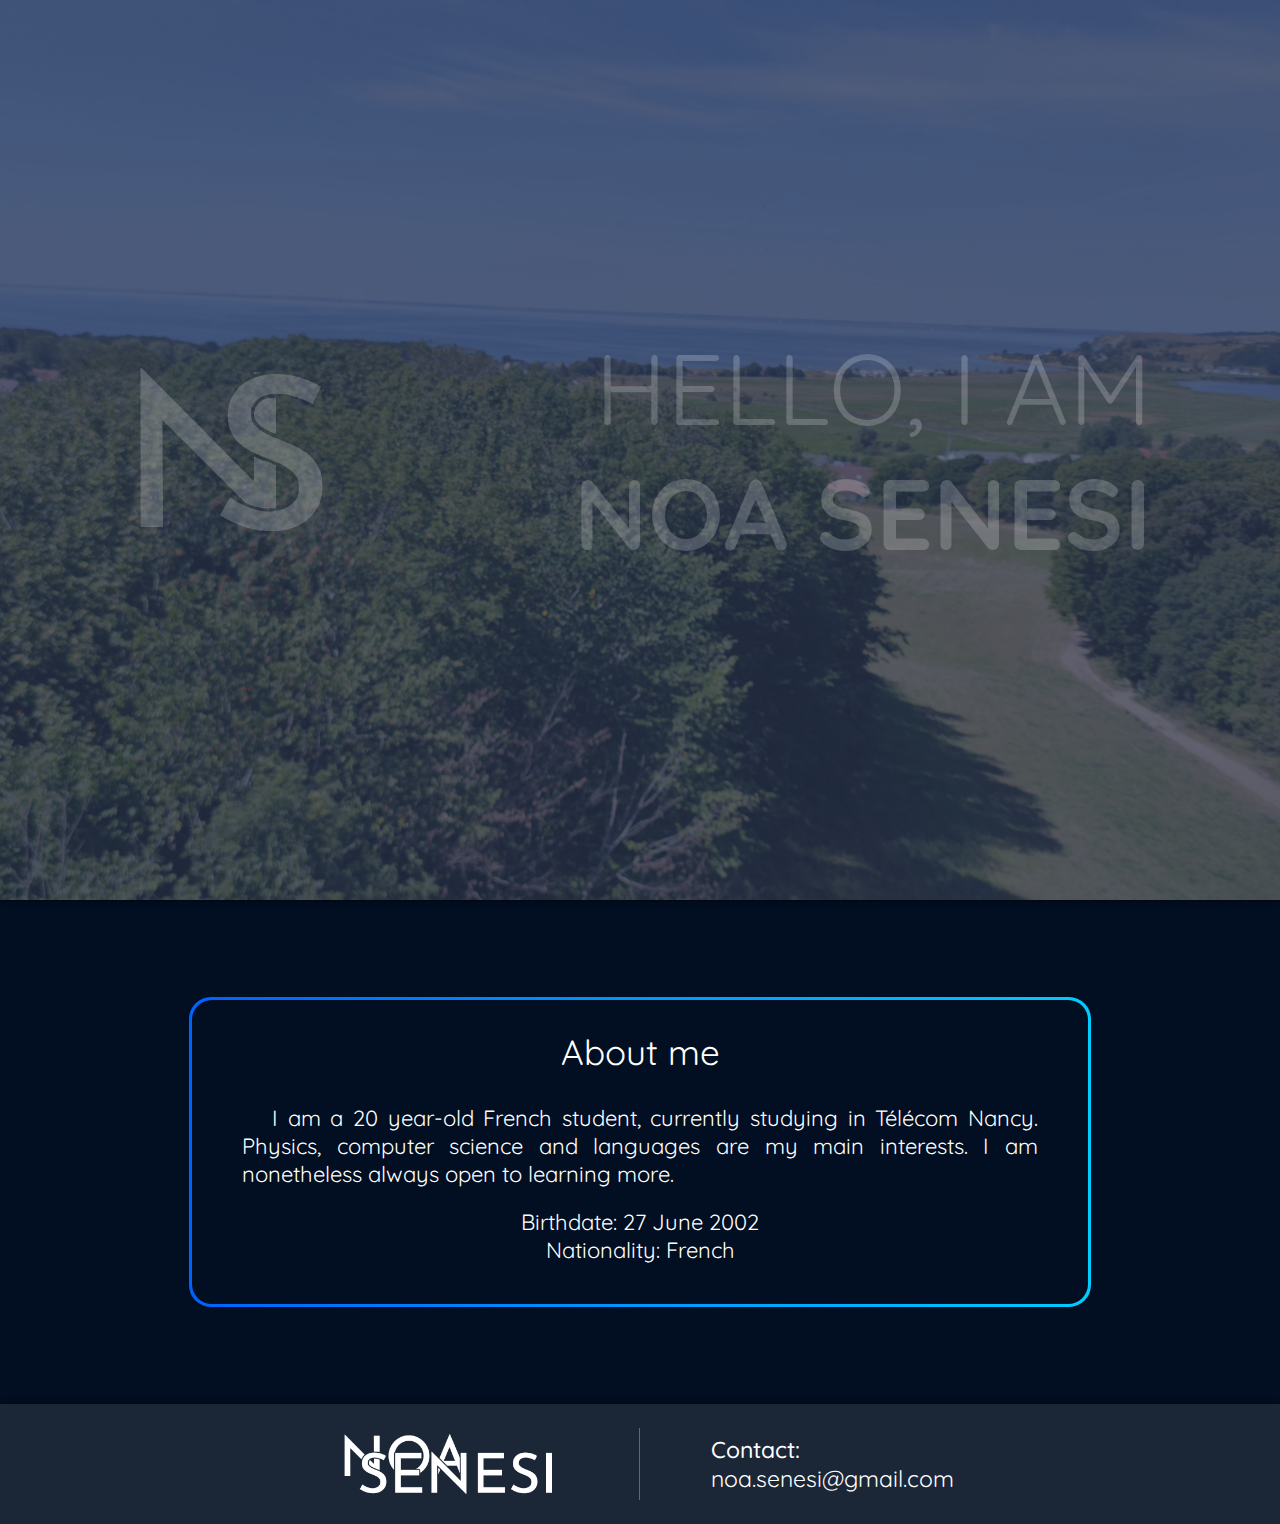
==== commit b6e7aa9b: "Added footer" ====
--- a/index.html
+++ b/index.html
@@ -5,7 +5,9 @@
 		<meta name="viewport" content="width=device-width,initial-scale=1">
 		<link rel="stylesheet" href="css/style.css">
 		<link rel="stylesheet" href="css/header.css">
+		<link rel="stylesheet" href="css/footer.css">
 		<link rel="stylesheet" href="css/responsive.css">
+		<script src="js/script.js" defer></script>
 		<link rel="icon" href="img/logo.png">
 		<title>Noa Senesi</title>
 	</head>
@@ -30,5 +32,18 @@
 			</div>
 		</article>
 		<div class="spacing"></div>
+		<footer>
+			<div class="container">
+				<div>
+					<img src="img/fullname.png">
+				</div>
+				<div>
+					<div>
+						<span>Contact:</span>
+						<span>noa.senesi@gmail.com</span>
+					</div>
+				</div>
+			</div>
+		</footer>
 	</body>
 </html>--- a/css/style.css
+++ b/css/style.css
@@ -95,4 +95,33 @@
 	-ms-background-clip: text;
 	-o-background-clip: text;
 	animation: glow 2s linear infinite;
+	cursor: pointer;
+	user-select: none;
+	-webkit-user-select: none;
+	-moz-user-select: none;
+	-ms-user-select: none;
+	-o-user-select: none;
+}
+
+.balloon {
+	--color: red;
+	position: fixed;
+	width: 100px;
+	height: 300px;
+	pointer-events: none;
+	animation: fly 5s linear forwards;
+}
+
+.balloon svg .colored {
+	fill: var(--color);
+}
+
+@keyframes fly {
+	0% {
+		top: 100%;
+	}
+	
+	100% {
+		top: -300px;
+	}
 }--- a/css/footer.css
+++ b/css/footer.css
@@ -0,0 +1,56 @@
+footer {
+	width: 100%;
+	height: 120px;
+	background: rgba(255, 255, 255, 0.1);
+	box-shadow: 0 0 5px rgba(0, 0, 0, 0.8);
+}
+
+footer .container {
+	width: 60%;
+	height: 100%;
+	margin: auto;
+}
+
+footer .container > div {
+	float: left;
+	width: 50%;
+	height: 100%;
+	position: relative;
+}
+
+footer .container > div:first-child::after {
+	content: "";
+	width: 1px;
+	height: 60%;
+	background: rgba(255, 255, 255, 0.3);
+	position: absolute;
+	top: 20%;
+	right: 0;
+}
+
+footer .container > div:first-child img {
+	height: 60%;
+	position: absolute;
+	top: 50%;
+	left: 50%;
+	transform: translate(-50%, -50%);
+	user-select: none;
+	-webkit-user-select: none;
+	-moz-user-select: none;
+	-ms-user-select: none;
+	-o-user-select: none;
+	pointer-events: none;
+}
+
+footer .container > div:last-child div {
+	position: absolute;
+	top: 50%;
+	left: 50%;
+	transform: translate(-50%, -50%);
+	font-size: 23px;
+}
+
+footer .container > div:last-child span:first-child {
+	display: block;
+	font-weight: 500;
+}